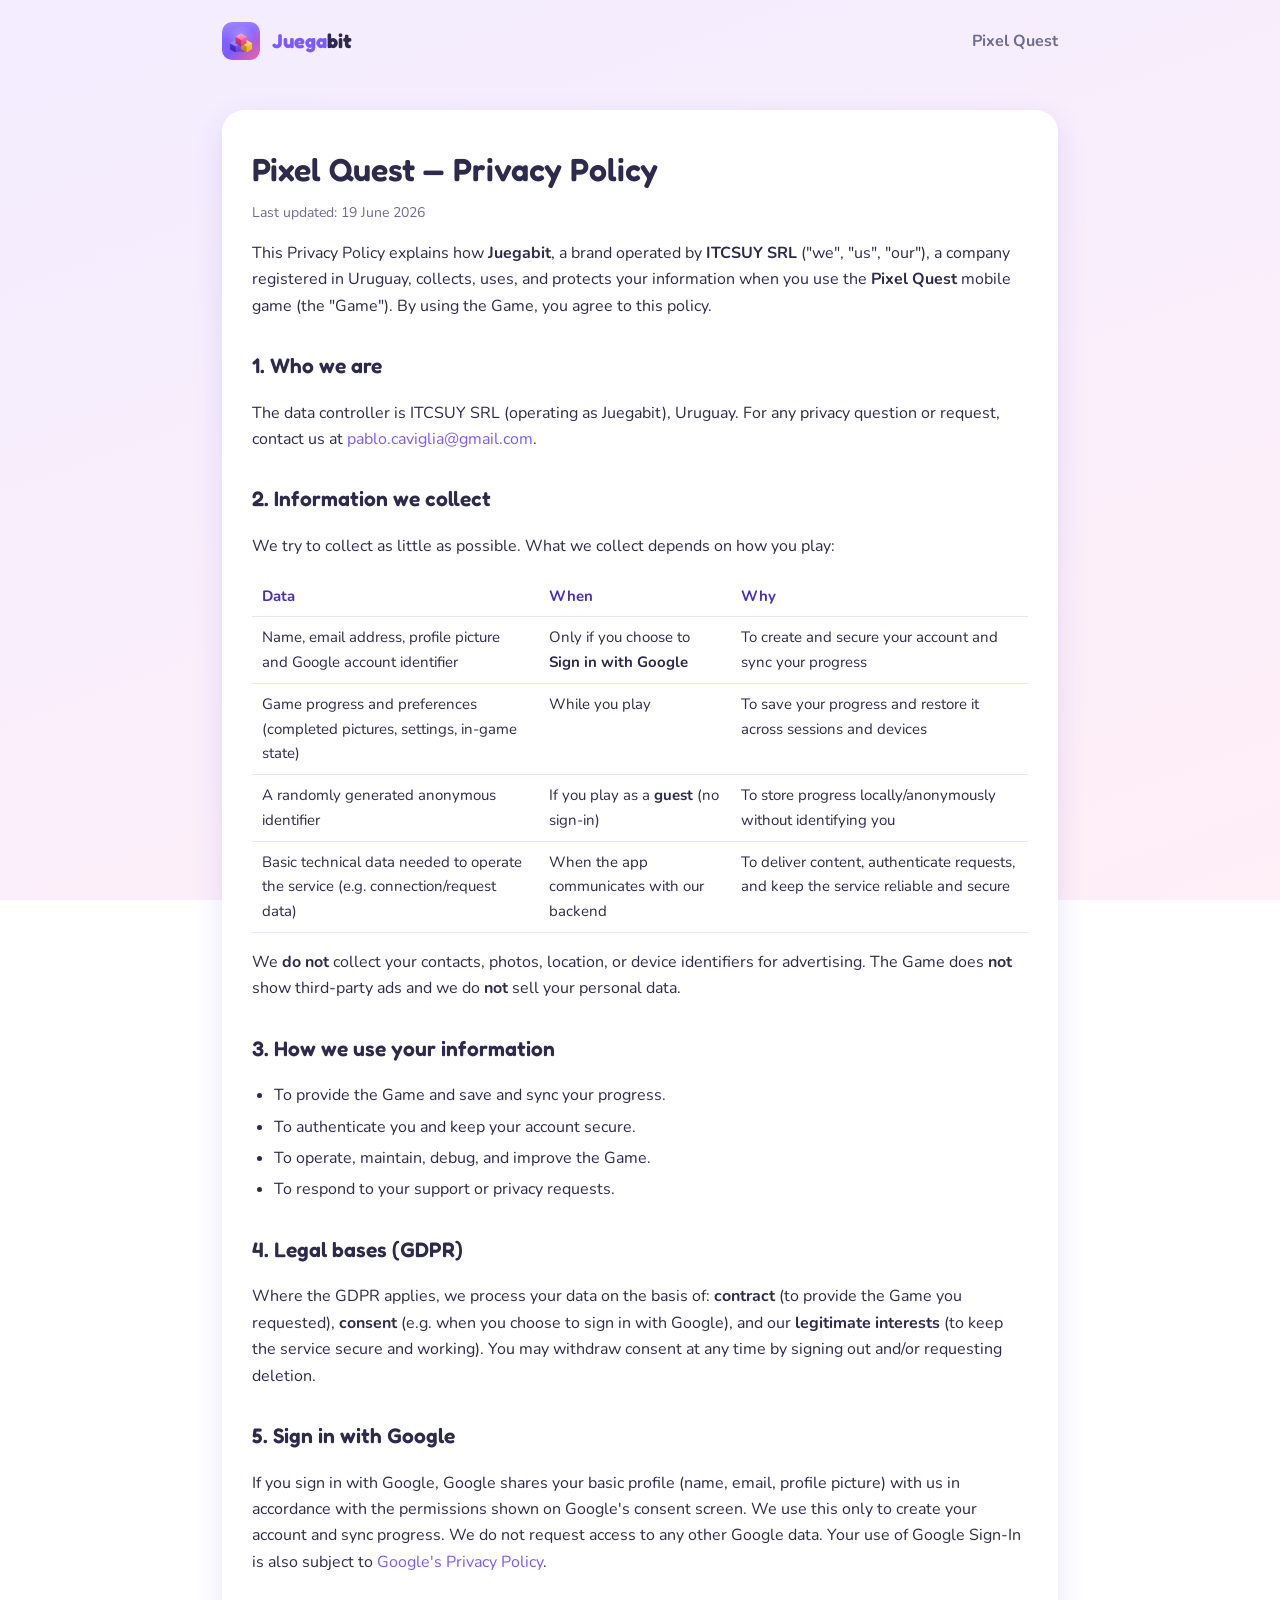
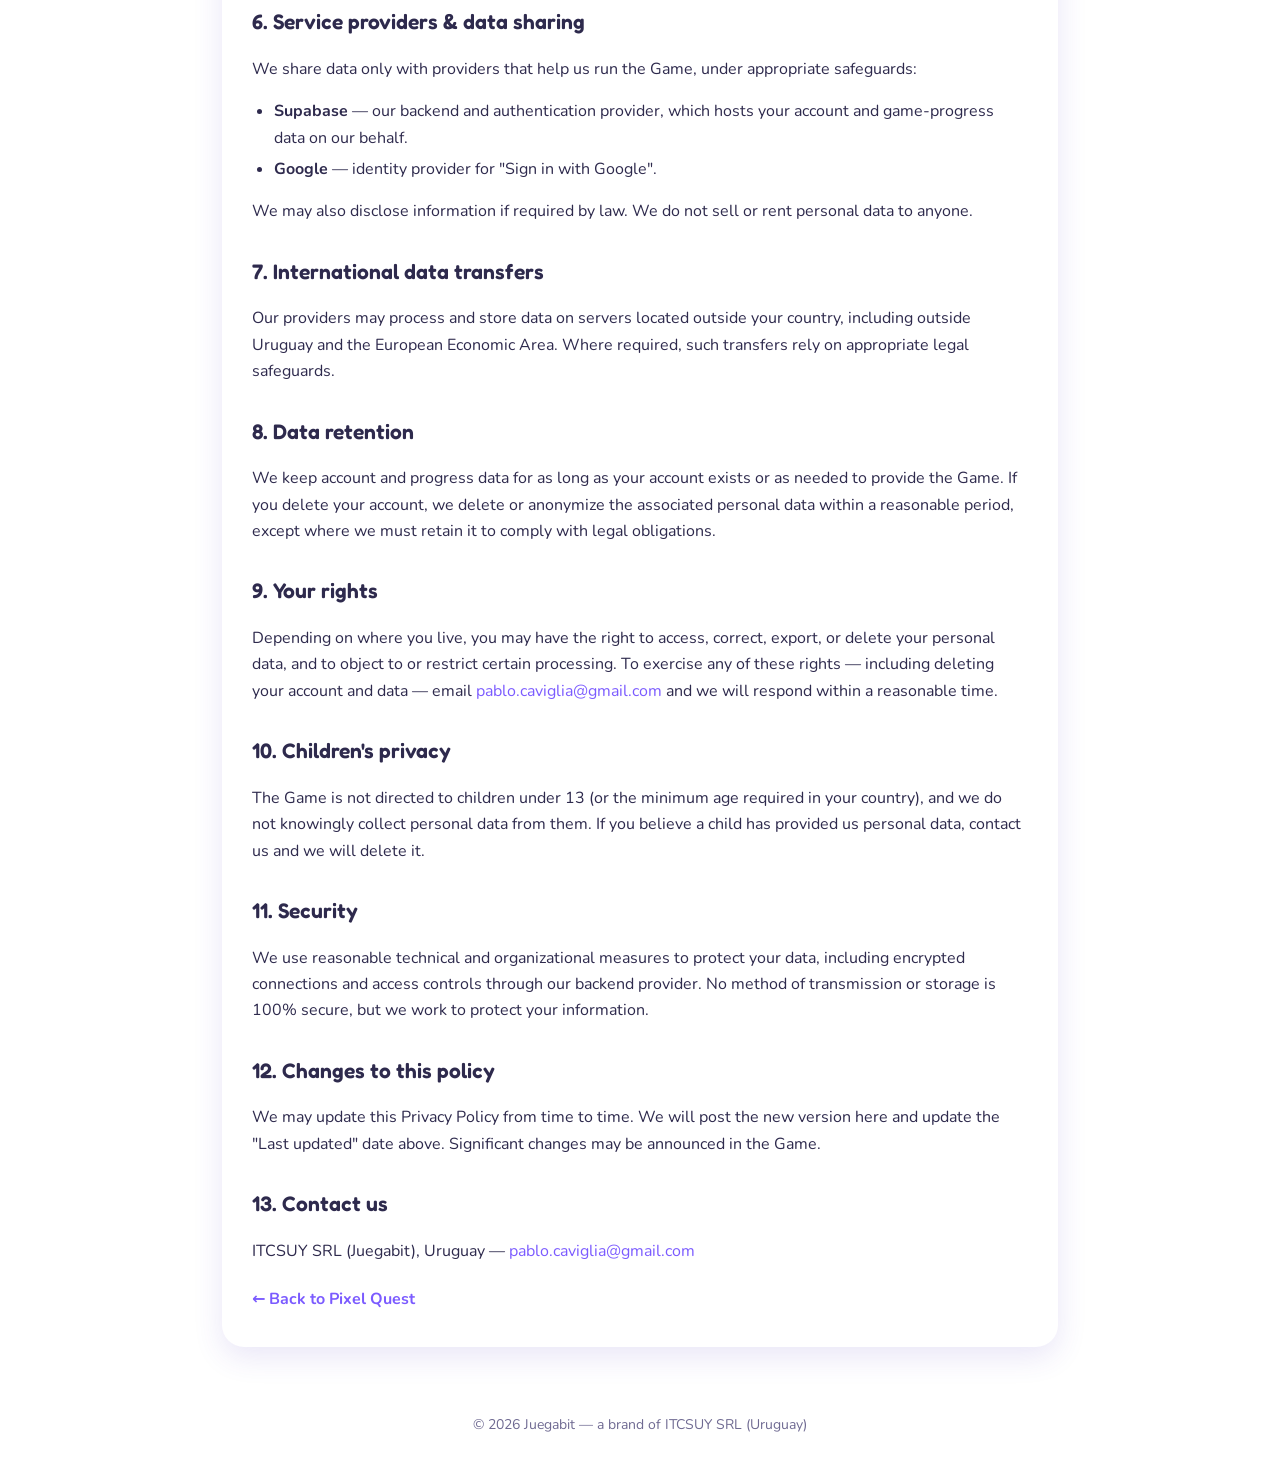
==== pixel-quest/privacy.html @ c200b485 "Juegabit studio site + Pixel Quest home & privacy pages Static GitHub Pages site for the Juegabit st" ====
<!DOCTYPE html>
<html lang="en">
<head>
<meta charset="utf-8">
<meta name="viewport" content="width=device-width, initial-scale=1">
<title>Privacy Policy — Pixel Quest by Juegabit</title>
<meta name="description" content="Privacy Policy for the Pixel Quest game by Juegabit (ITCSUY SRL).">
<link rel="icon" href="../assets/favicon.png">
<link rel="preconnect" href="https://fonts.googleapis.com">
<link rel="preconnect" href="https://fonts.gstatic.com" crossorigin>
<link href="https://fonts.googleapis.com/css2?family=Fredoka:wght@500;600;700&family=Nunito:wght@400;700;800&display=swap" rel="stylesheet">
<link rel="stylesheet" href="../assets/styles.css">
</head>
<body>

<nav class="nav">
  <img src="../assets/juegabit-logo.png" alt="Juegabit logo">
  <a class="brand" href="../" style="color:var(--ink)"><b>Juega</b>bit</a>
  <span class="spacer"></span>
  <a href="index.html">Pixel Quest</a>
</nav>

<main class="wrap">
<article class="content">
  <h1>Pixel Quest — Privacy Policy</h1>
  <p class="updated">Last updated: 19 June 2026</p>

  <p>This Privacy Policy explains how <strong>Juegabit</strong>, a brand operated by
  <strong>ITCSUY SRL</strong> ("we", "us", "our"), a company registered in Uruguay,
  collects, uses, and protects your information when you use the <strong>Pixel Quest</strong>
  mobile game (the "Game"). By using the Game, you agree to this policy.</p>

  <h2>1. Who we are</h2>
  <p>The data controller is ITCSUY SRL (operating as Juegabit), Uruguay. For any privacy
  question or request, contact us at
  <a href="mailto:pablo.caviglia@gmail.com">pablo.caviglia@gmail.com</a>.</p>

  <h2>2. Information we collect</h2>
  <p>We try to collect as little as possible. What we collect depends on how you play:</p>
  <table>
    <tr><th>Data</th><th>When</th><th>Why</th></tr>
    <tr>
      <td>Name, email address, profile picture and Google account identifier</td>
      <td>Only if you choose to <strong>Sign in with Google</strong></td>
      <td>To create and secure your account and sync your progress</td>
    </tr>
    <tr>
      <td>Game progress and preferences (completed pictures, settings, in-game state)</td>
      <td>While you play</td>
      <td>To save your progress and restore it across sessions and devices</td>
    </tr>
    <tr>
      <td>A randomly generated anonymous identifier</td>
      <td>If you play as a <strong>guest</strong> (no sign-in)</td>
      <td>To store progress locally/anonymously without identifying you</td>
    </tr>
    <tr>
      <td>Basic technical data needed to operate the service (e.g. connection/request data)</td>
      <td>When the app communicates with our backend</td>
      <td>To deliver content, authenticate requests, and keep the service reliable and secure</td>
    </tr>
  </table>
  <p>We <strong>do not</strong> collect your contacts, photos, location, or device identifiers
  for advertising. The Game does <strong>not</strong> show third-party ads and we do
  <strong>not</strong> sell your personal data.</p>

  <h2>3. How we use your information</h2>
  <ul>
    <li>To provide the Game and save and sync your progress.</li>
    <li>To authenticate you and keep your account secure.</li>
    <li>To operate, maintain, debug, and improve the Game.</li>
    <li>To respond to your support or privacy requests.</li>
  </ul>

  <h2>4. Legal bases (GDPR)</h2>
  <p>Where the GDPR applies, we process your data on the basis of: <strong>contract</strong>
  (to provide the Game you requested), <strong>consent</strong> (e.g. when you choose to sign
  in with Google), and our <strong>legitimate interests</strong> (to keep the service secure
  and working). You may withdraw consent at any time by signing out and/or requesting deletion.</p>

  <h2>5. Sign in with Google</h2>
  <p>If you sign in with Google, Google shares your basic profile (name, email, profile
  picture) with us in accordance with the permissions shown on Google's consent screen. We
  use this only to create your account and sync progress. We do not request access to any
  other Google data. Your use of Google Sign-In is also subject to
  <a href="https://policies.google.com/privacy" rel="noopener">Google's Privacy Policy</a>.</p>

  <h2>6. Service providers &amp; data sharing</h2>
  <p>We share data only with providers that help us run the Game, under appropriate
  safeguards:</p>
  <ul>
    <li><strong>Supabase</strong> — our backend and authentication provider, which hosts your
    account and game-progress data on our behalf.</li>
    <li><strong>Google</strong> — identity provider for "Sign in with Google".</li>
  </ul>
  <p>We may also disclose information if required by law. We do not sell or rent personal data
  to anyone.</p>

  <h2>7. International data transfers</h2>
  <p>Our providers may process and store data on servers located outside your country,
  including outside Uruguay and the European Economic Area. Where required, such transfers
  rely on appropriate legal safeguards.</p>

  <h2>8. Data retention</h2>
  <p>We keep account and progress data for as long as your account exists or as needed to
  provide the Game. If you delete your account, we delete or anonymize the associated personal
  data within a reasonable period, except where we must retain it to comply with legal
  obligations.</p>

  <h2>9. Your rights</h2>
  <p>Depending on where you live, you may have the right to access, correct, export, or delete
  your personal data, and to object to or restrict certain processing. To exercise any of
  these rights — including deleting your account and data — email
  <a href="mailto:pablo.caviglia@gmail.com">pablo.caviglia@gmail.com</a> and we will respond
  within a reasonable time.</p>

  <h2>10. Children's privacy</h2>
  <p>The Game is not directed to children under 13 (or the minimum age required in your
  country), and we do not knowingly collect personal data from them. If you believe a child
  has provided us personal data, contact us and we will delete it.</p>

  <h2>11. Security</h2>
  <p>We use reasonable technical and organizational measures to protect your data, including
  encrypted connections and access controls through our backend provider. No method of
  transmission or storage is 100% secure, but we work to protect your information.</p>

  <h2>12. Changes to this policy</h2>
  <p>We may update this Privacy Policy from time to time. We will post the new version here and
  update the "Last updated" date above. Significant changes may be announced in the Game.</p>

  <h2>13. Contact us</h2>
  <p>ITCSUY SRL (Juegabit), Uruguay —
  <a href="mailto:pablo.caviglia@gmail.com">pablo.caviglia@gmail.com</a></p>

  <a class="backlink" href="index.html">← Back to Pixel Quest</a>
</article>
</main>

<footer>
  <div>© 2026 Juegabit — a brand of ITCSUY SRL (Uruguay)</div>
</footer>

</body>
</html>
---- assets/styles.css ----
/* Juegabit site — brand tokens mirror docs/DESIGN_SYSTEM.md (Pixel Quest) */
:root {
  --violet: #7B5BFF;
  --violet-deep: #4B2EBE;
  --violet-soft: #EAE3FF;
  --pink: #FF5FA2;
  --mint: #2FC78D;
  --sun: #FFC93C;
  --coral: #FF8A5C;
  --ink: #2E2A4D;
  --ink-soft: #6F6A92;
  --bg-top: #F3EDFF;
  --bg-bottom: #FFEFF7;
  --card: #FFFFFF;
  --radius: 22px;
  --shadow: 0 10px 30px rgba(75, 46, 190, 0.12);
}

* { box-sizing: border-box; }

html { scroll-behavior: smooth; }

body {
  margin: 0;
  font-family: "Nunito", system-ui, -apple-system, Segoe UI, Roboto, sans-serif;
  color: var(--ink);
  background: linear-gradient(160deg, var(--bg-top), var(--bg-bottom));
  background-attachment: fixed;
  line-height: 1.65;
  -webkit-font-smoothing: antialiased;
}

h1, h2, h3, .brand { font-family: "Fredoka", "Nunito", sans-serif; font-weight: 600; }

a { color: var(--violet); text-decoration: none; }
a:hover { text-decoration: underline; }

.wrap { max-width: 880px; margin: 0 auto; padding: 0 22px; }

/* ---- top bar ---- */
.nav {
  display: flex; align-items: center; gap: 12px;
  max-width: 880px; margin: 0 auto; padding: 22px;
}
.nav img { width: 38px; height: 38px; border-radius: 10px; }
.nav .brand { font-size: 20px; color: var(--ink); }
.nav .brand b { color: var(--violet); }
.nav .spacer { flex: 1; }
.nav a { font-weight: 700; color: var(--ink-soft); }

/* ---- hero ---- */
.hero { text-align: center; padding: 38px 22px 10px; }
.hero img.logo {
  width: 116px; height: 116px; border-radius: 28px;
  box-shadow: var(--shadow); margin-bottom: 20px;
}
.hero h1 { font-size: clamp(34px, 6vw, 52px); margin: 8px 0; letter-spacing: -0.5px; }
.hero h1 b { color: var(--violet); }
.hero p.tag { font-size: clamp(16px, 3vw, 20px); color: var(--ink-soft); max-width: 560px; margin: 6px auto 0; }

/* ---- cards ---- */
.grid { display: grid; grid-template-columns: 1fr; gap: 18px; margin: 34px 0; }
@media (min-width: 620px) { .grid.two { grid-template-columns: 1fr 1fr; } }

.card {
  background: var(--card); border-radius: var(--radius);
  box-shadow: var(--shadow); padding: 24px; text-decoration: none; color: inherit;
  display: block; transition: transform .15s ease, box-shadow .15s ease;
}
a.card:hover { transform: translateY(-3px); box-shadow: 0 16px 38px rgba(75,46,190,.18); text-decoration: none; }
.card .row { display: flex; align-items: center; gap: 16px; }
.card img.thumb { width: 72px; height: 72px; border-radius: 18px; box-shadow: var(--shadow); }
.card h3 { margin: 0 0 4px; font-size: 22px; }
.card p { margin: 0; color: var(--ink-soft); font-size: 15px; }

.pill {
  display: inline-block; padding: 4px 12px; border-radius: 999px;
  background: var(--violet-soft); color: var(--violet-deep);
  font-weight: 800; font-size: 12px; letter-spacing: .3px;
}
.pill.soon { background: #FFF3D6; color: #9A6B00; }

/* ---- content (privacy etc.) ---- */
.content {
  background: var(--card); border-radius: var(--radius); box-shadow: var(--shadow);
  padding: 34px 30px; margin: 28px 0 40px;
}
.content h1 { font-size: 32px; margin: 0 0 4px; }
.content h2 { font-size: 21px; margin: 30px 0 8px; color: var(--ink); }
.content .updated { color: var(--ink-soft); font-size: 14px; margin: 0 0 8px; }
.content ul { padding-left: 22px; }
.content li { margin: 5px 0; }
.content table { width: 100%; border-collapse: collapse; margin: 10px 0; }
.content th, .content td { text-align: left; padding: 8px 10px; border-bottom: 1px solid var(--violet-soft); font-size: 15px; vertical-align: top; }
.content th { color: var(--violet-deep); }

/* ---- footer ---- */
footer { text-align: center; color: var(--ink-soft); font-size: 14px; padding: 26px 22px 46px; }
footer a { font-weight: 700; }
footer .sep { opacity: .5; margin: 0 8px; }
.backlink { display: inline-block; margin: 6px 0 0; font-weight: 700; }
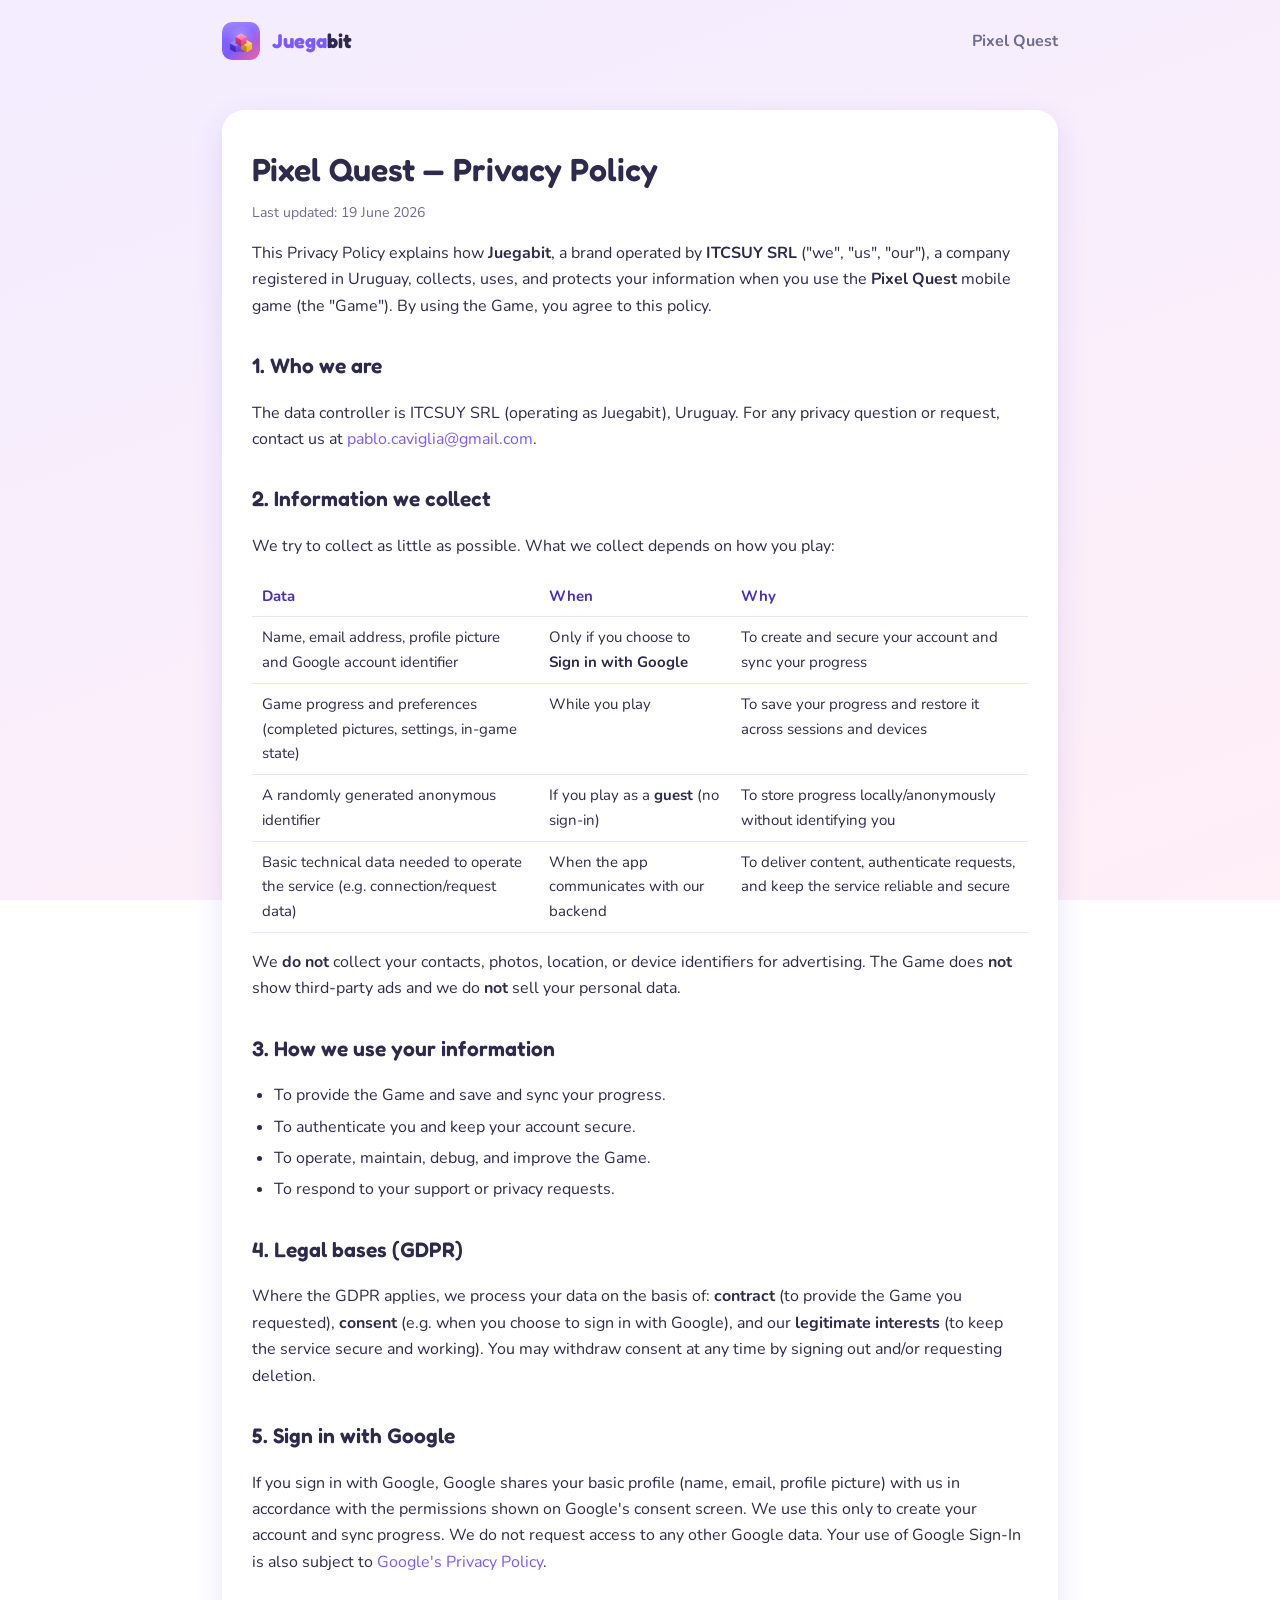
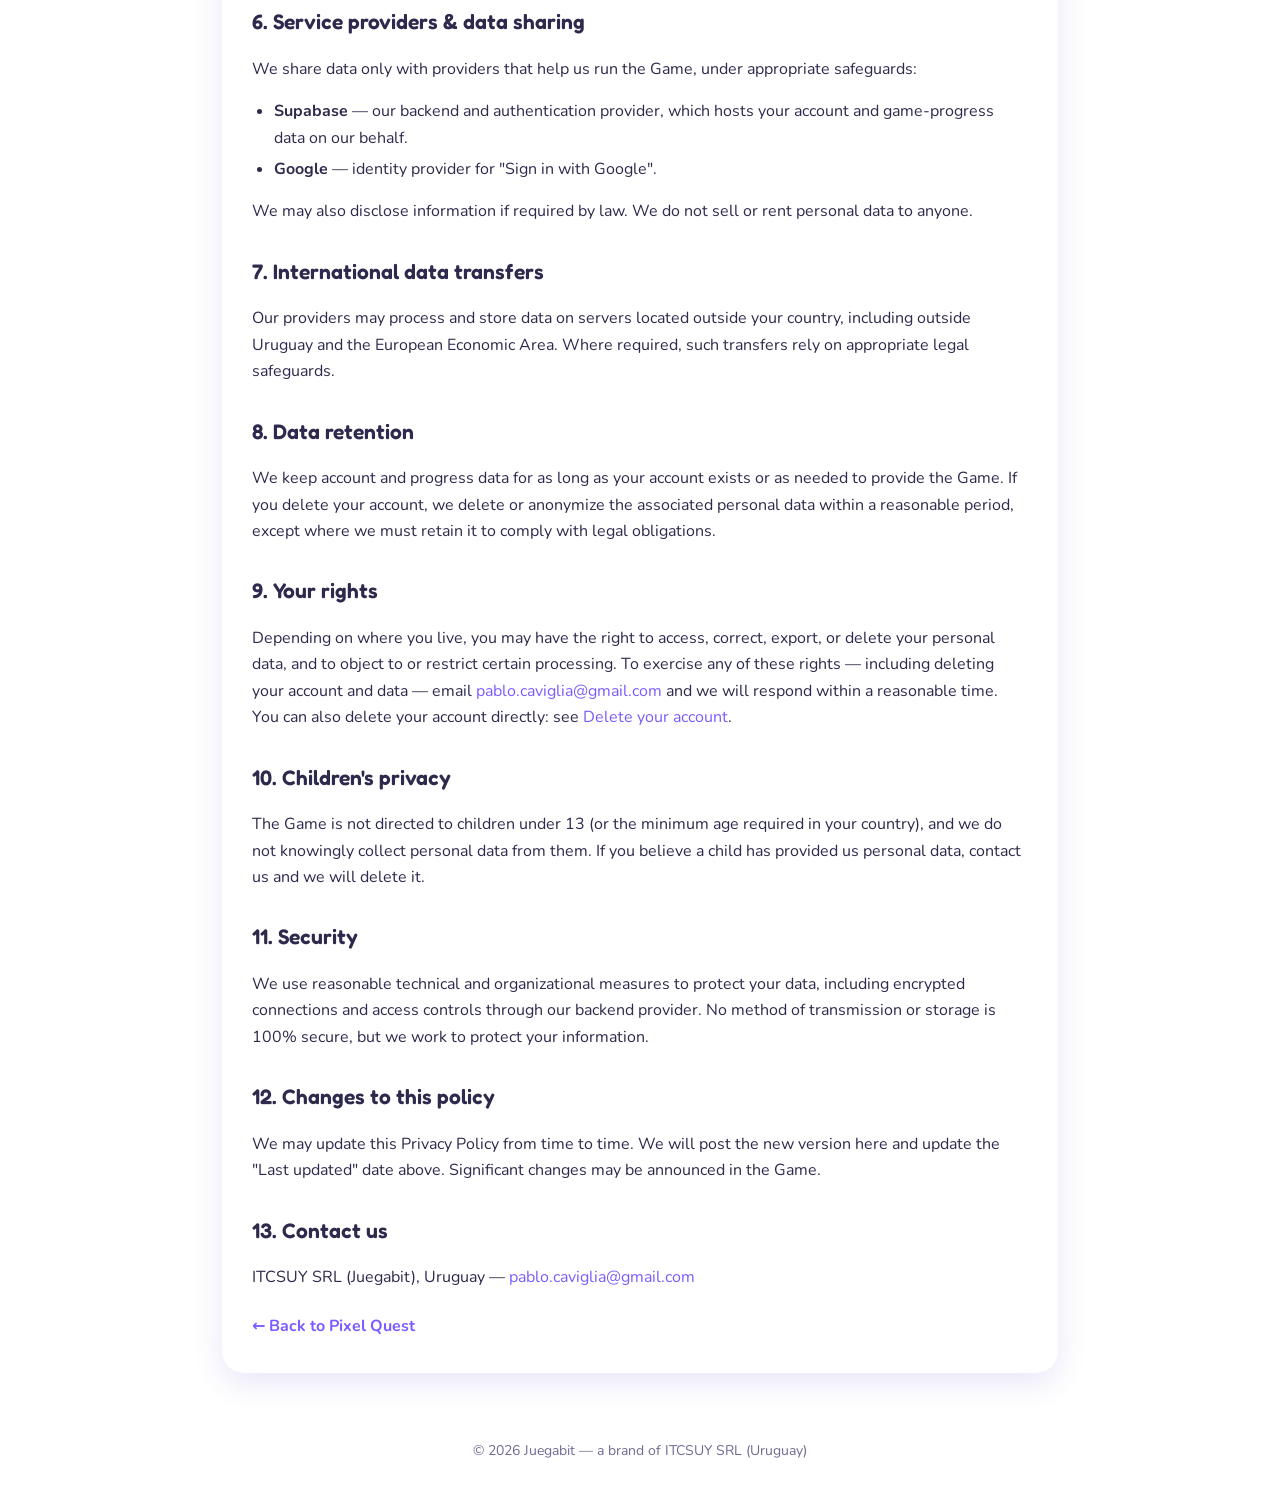
==== commit 6f2fbd57: "pixel-quest: add account-deletion page (Play web-deletion URL) + privacy cross-link Public delete-ac" ====
--- a/pixel-quest/privacy.html
+++ b/pixel-quest/privacy.html
@@ -112,7 +112,8 @@
   your personal data, and to object to or restrict certain processing. To exercise any of
   these rights — including deleting your account and data — email
   <a href="mailto:pablo.caviglia@gmail.com">pablo.caviglia@gmail.com</a> and we will respond
-  within a reasonable time.</p>
+  within a reasonable time. You can also delete your account directly: see
+  <a href="delete-account.html">Delete your account</a>.</p>
 
   <h2>10. Children's privacy</h2>
   <p>The Game is not directed to children under 13 (or the minimum age required in your
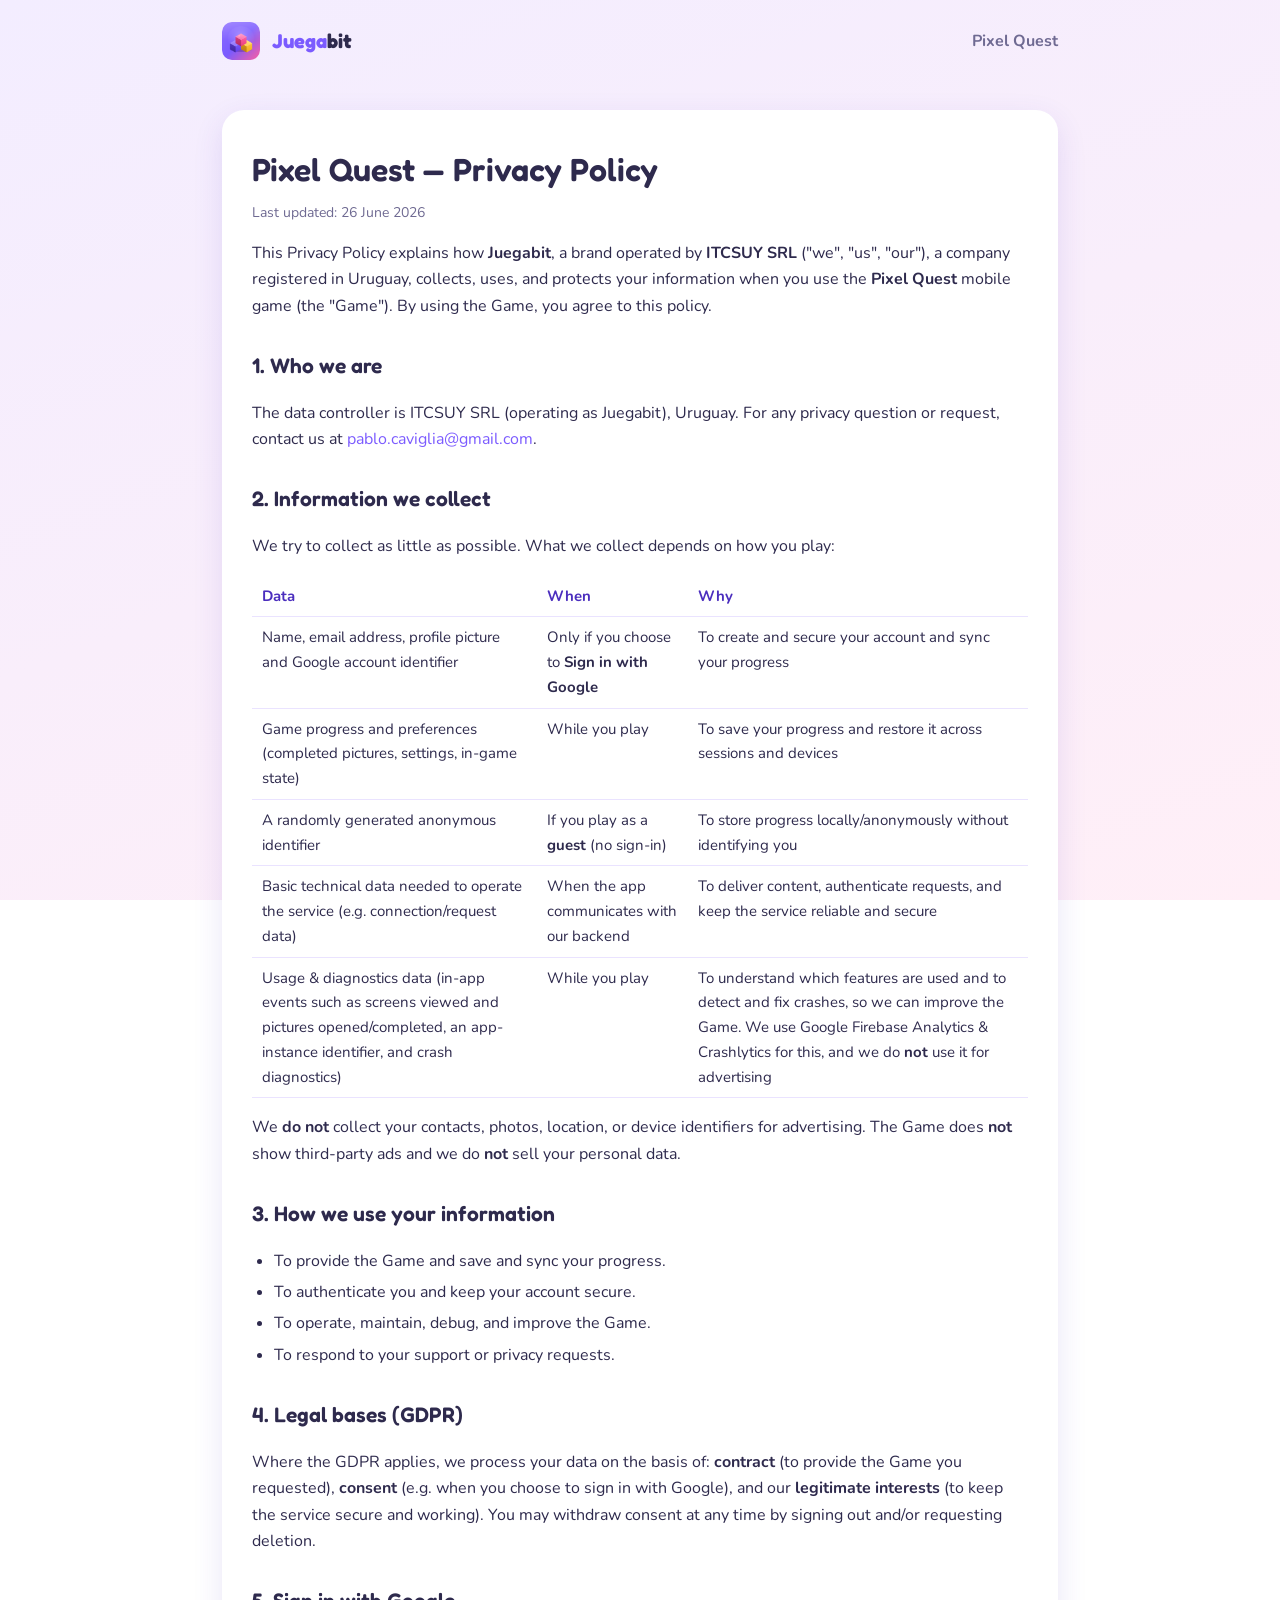
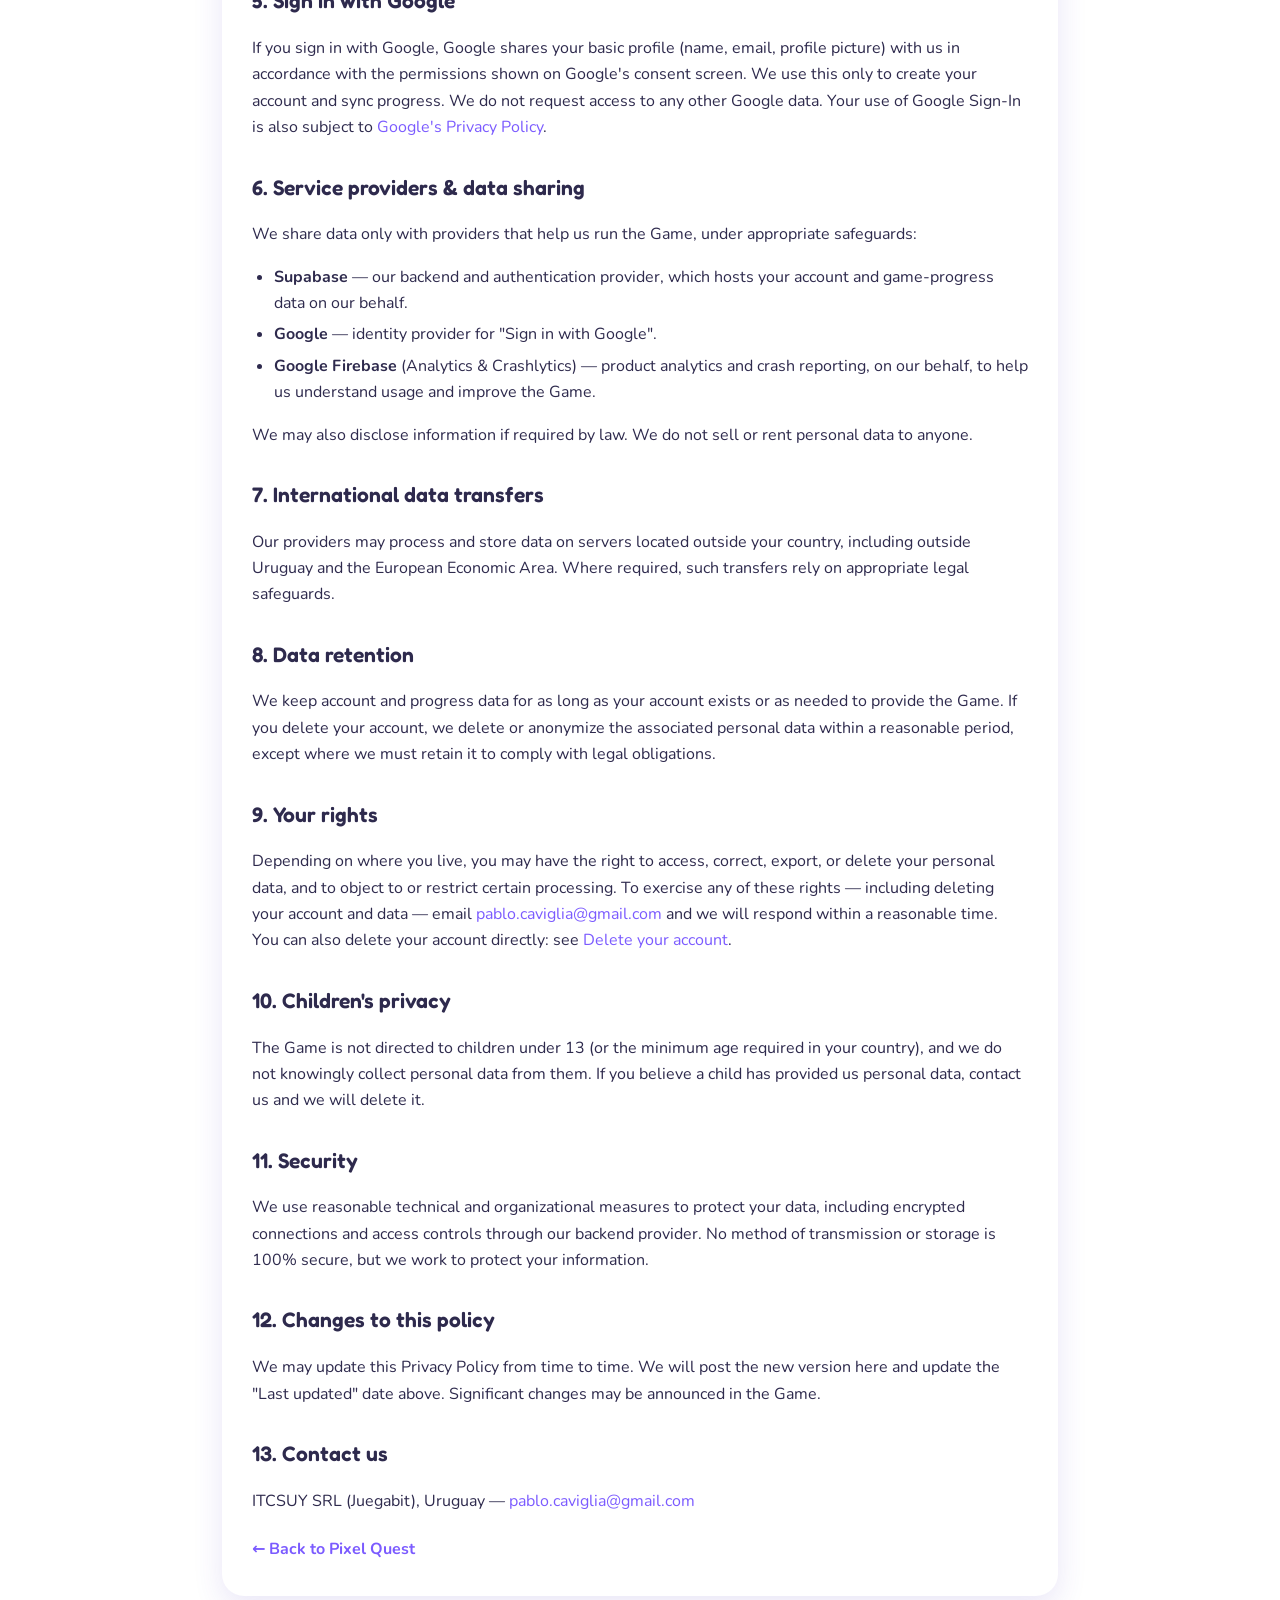
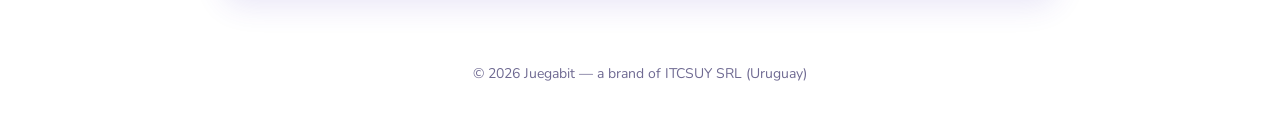
==== commit 77b58d8e: "pixel-quest: disclose Firebase Analytics & Crashlytics in privacy policy Adds a usage/diagnostics ro" ====
--- a/pixel-quest/privacy.html
+++ b/pixel-quest/privacy.html
@@ -23,7 +23,7 @@
 <main class="wrap">
 <article class="content">
   <h1>Pixel Quest — Privacy Policy</h1>
-  <p class="updated">Last updated: 19 June 2026</p>
+  <p class="updated">Last updated: 26 June 2026</p>
 
   <p>This Privacy Policy explains how <strong>Juegabit</strong>, a brand operated by
   <strong>ITCSUY SRL</strong> ("we", "us", "our"), a company registered in Uruguay,
@@ -59,6 +59,14 @@
       <td>When the app communicates with our backend</td>
       <td>To deliver content, authenticate requests, and keep the service reliable and secure</td>
     </tr>
+    <tr>
+      <td>Usage &amp; diagnostics data (in-app events such as screens viewed and pictures
+      opened/completed, an app-instance identifier, and crash diagnostics)</td>
+      <td>While you play</td>
+      <td>To understand which features are used and to detect and fix crashes, so we can improve
+      the Game. We use Google Firebase Analytics &amp; Crashlytics for this, and we do
+      <strong>not</strong> use it for advertising</td>
+    </tr>
   </table>
   <p>We <strong>do not</strong> collect your contacts, photos, location, or device identifiers
   for advertising. The Game does <strong>not</strong> show third-party ads and we do
@@ -92,6 +100,8 @@
     <li><strong>Supabase</strong> — our backend and authentication provider, which hosts your
     account and game-progress data on our behalf.</li>
     <li><strong>Google</strong> — identity provider for "Sign in with Google".</li>
+    <li><strong>Google Firebase</strong> (Analytics &amp; Crashlytics) — product analytics and
+    crash reporting, on our behalf, to help us understand usage and improve the Game.</li>
   </ul>
   <p>We may also disclose information if required by law. We do not sell or rent personal data
   to anyone.</p>
